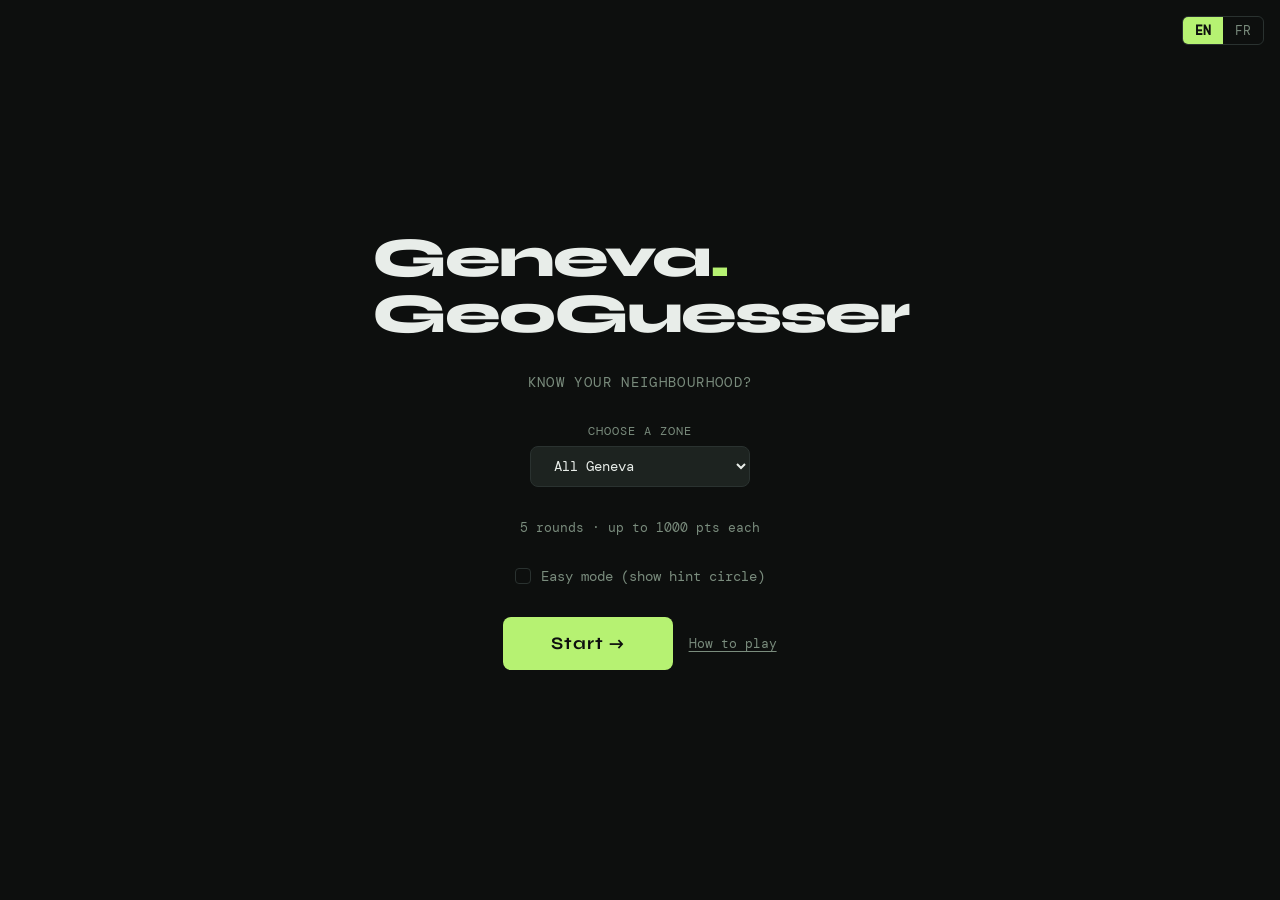
==== index.html @ 3ba35a47 "Rename index (4).html to index.html" ====
<!DOCTYPE html>
<html lang="en">
<head>
  <meta charset="UTF-8" />
  <meta name="viewport" content="width=device-width, initial-scale=1.0" />
  <title>Geneva GeoGuesser</title>
  <link rel="stylesheet" href="style.css" />
</head>
<body>

<!-- LANGUAGE TOGGLE -->
<div class="lang-toggle">
  <button class="lang-btn active" data-lang="en" onclick="setLang('en')">EN</button>
  <button class="lang-btn" data-lang="fr" onclick="setLang('fr')">FR</button>
</div>

<!-- ========== START SCREEN ========== -->
<div id="start-screen" class="screen active">
  <div class="logo-mark">Geneva<span>.</span><br/>GeoGuesser</div>
  <div class="tagline" id="tagline">Know your neighbourhood?</div>

  <div class="zone-select-wrap">
    <div class="zone-select-label" id="zone-select-label">Choose a zone</div>
    <select class="zone-select" id="zone-select" onchange="selectZone(this.value)">
      <option value="geneva">All Geneva</option>
      <option value="charmilles">Les Charmilles</option>
      <option value="saint-jean">Saint-Jean</option>
      <option value="plainpalais">Plainpalais</option>
      <option value="carouge">Carouge</option>
      <option value="eaux-vives">Eaux-Vives</option>
      <option value="paquis">Les Pâquis</option>
      <option value="servette">Servette</option>
    </select>
  </div>

  <div class="rounds-label" id="rounds-label">5 rounds · up to 1000 pts each</div>

  <label class="easy-toggle">
    <input type="checkbox" id="easy-mode-checkbox" />
    <span id="easy-mode-label">Easy mode (show hint circle)</span>
  </label>

  <div class="start-row">
    <button class="start-btn" id="start-btn" onclick="startGame()">Start →</button>
    <button class="tutorial-link" id="tutorial-link" onclick="window.location.href='tutorial.html'">How to play</button>
  </div>
</div>

<!-- ========== GAME SCREEN ========== -->
<div id="game-screen" class="screen">
  <div id="sv-container">
    <div class="loader-overlay" id="sv-loader">
      <div class="loader-dot"></div>
      <span id="sv-loader-text">Loading Street View…</span>
    </div>
  </div>

  <div class="hud">
    <span class="hud-score"><span id="hud-score-label">Score:</span> <span id="hud-score-val">0</span></span>
    <span class="hud-sep">|</span>
    <span class="hud-round"><span id="hud-round-label">Round</span> <span id="hud-round-val">1</span>/5</span>
    <span class="hud-sep">|</span>
    <span class="hud-neighbourhood" id="hud-neighbourhood">—</span>
  </div>

  <div id="map-panel">
    <div id="map-container"></div>
    <div class="map-footer">
      <button class="expand-btn" onclick="toggleMap()">⤢</button>
      <button class="guess-btn" id="guess-btn" onclick="submitGuess()">Place your guess</button>
    </div>
  </div>
</div>

<!-- ========== RESULT SCREEN ========== -->
<div id="result-screen" class="screen">
  <div class="result-map-wrap">
    <div id="result-map" style="width:100%;height:100%"></div>
  </div>
  <div class="result-score-box">
    <div class="result-pts" id="result-pts">0</div>
    <div class="result-dist" id="result-dist">— m away</div>
  </div>
  <div class="result-actions">
    <button class="next-btn" id="next-btn" onclick="nextRound()">Next round →</button>
  </div>
</div>

<!-- ========== FINAL SCREEN ========== -->
<div id="final-screen" class="screen">
  <div class="final-title" id="final-title">Final score</div>
  <div class="final-pts" id="final-pts">0</div>
  <div class="final-max" id="final-max">out of 5000</div>
  <div class="round-summary" id="round-summary"></div>
  <button class="play-again-btn" id="play-again-btn" onclick="resetGame()">Play again →</button>
</div>

<script src="zones.js"></script>
<script src="script.js"></script>
</body>
</html>
---- style.css ----
/* style.css */
@import url('https://fonts.googleapis.com/css2?family=Syne:wght@400;700;800&family=DM+Mono:wght@400;500&display=swap');

*, *::before, *::after { box-sizing: border-box; margin: 0; padding: 0; }

:root {
  --bg: #0d0f0e;
  --surface: #161a18;
  --card: #1d2320;
  --border: #2a3230;
  --accent: #b6f272;
  --accent2: #72f2b6;
  --text: #e8ede9;
  --muted: #7a8c7d;
  --red: #f27272;
  --yellow: #f2d672;
}

body {
  background: var(--bg);
  color: var(--text);
  font-family: 'Syne', sans-serif;
  height: 100vh;
  overflow: hidden;
  display: flex;
  flex-direction: column;
}

/* ---- LANG TOGGLE ---- */
.lang-toggle {
  position: fixed;
  top: 1rem;
  right: 1rem;
  display: flex;
  border: 1px solid var(--border);
  border-radius: 6px;
  overflow: hidden;
  z-index: 999;
}
.lang-btn {
  padding: 0.3rem 0.75rem;
  background: transparent;
  color: var(--muted);
  border: none;
  cursor: pointer;
  font-family: 'DM Mono', monospace;
  font-size: 0.8rem;
  transition: all 0.2s;
}
.lang-btn.active {
  background: var(--accent);
  color: #0d0f0e;
  font-weight: 700;
}

/* ---- SCREENS ---- */
.screen { display: none; width: 100%; height: 100%; }
.screen.active { display: flex; }

/* ---- START SCREEN ---- */
#start-screen {
  flex-direction: column;
  align-items: center;
  justify-content: center;
  gap: 2rem;
  background: var(--bg);
}

.logo-mark {
  font-size: 3.5rem;
  font-weight: 800;
  letter-spacing: -2px;
  line-height: 1;
}
.logo-mark span { color: var(--accent); }

.tagline {
  font-family: 'DM Mono', monospace;
  font-size: 0.85rem;
  color: var(--muted);
  letter-spacing: 0.1em;
  text-transform: uppercase;
}

.start-row {
  display: flex;
  gap: 1rem;
  align-items: center;
}

.zone-select-wrap {
  display: flex;
  flex-direction: column;
  align-items: center;
  gap: 0.4rem;
}
.zone-select-label {
  font-family: 'DM Mono', monospace;
  font-size: 0.75rem;
  color: var(--muted);
  letter-spacing: 0.08em;
  text-transform: uppercase;
}
.zone-select {
  padding: 0.6rem 1.2rem;
  background: var(--card);
  color: var(--text);
  border: 1px solid var(--border);
  border-radius: 8px;
  font-family: 'DM Mono', monospace;
  font-size: 0.9rem;
  cursor: pointer;
  outline: none;
  min-width: 220px;
}
.zone-select:focus { border-color: var(--accent); }

.start-btn {
  padding: 1rem 3rem;
  background: var(--accent);
  color: #0d0f0e;
  border: none;
  border-radius: 8px;
  font-family: 'Syne', sans-serif;
  font-size: 1.1rem;
  font-weight: 700;
  cursor: pointer;
  letter-spacing: 0.05em;
  transition: transform 0.15s, opacity 0.15s;
}
.start-btn:hover { opacity: 0.85; transform: scale(1.03); }

.tutorial-link {
  font-family: 'DM Mono', monospace;
  font-size: 0.8rem;
  color: var(--muted);
  cursor: pointer;
  background: none;
  border: none;
  text-decoration: underline;
  text-underline-offset: 3px;
  transition: color 0.2s;
}
.tutorial-link:hover { color: var(--text); }

.rounds-label {
  font-family: 'DM Mono', monospace;
  font-size: 0.8rem;
  color: var(--muted);
}

.easy-toggle {
  display: flex;
  align-items: center;
  gap: 0.6rem;
  font-family: 'DM Mono', monospace;
  font-size: 0.85rem;
  color: var(--muted);
  cursor: pointer;
  user-select: none;
}
.easy-toggle input[type="checkbox"] {
  appearance: none;
  width: 16px;
  height: 16px;
  border: 1px solid var(--border);
  border-radius: 4px;
  background: transparent;
  cursor: pointer;
  position: relative;
  transition: background 0.2s, border-color 0.2s;
}
.easy-toggle input[type="checkbox"]:checked {
  background: var(--accent);
  border-color: var(--accent);
}
.easy-toggle input[type="checkbox"]:checked::after {
  content: '✓';
  position: absolute;
  top: -1px;
  left: 2px;
  font-size: 12px;
  color: #0d0f0e;
  font-weight: 700;
}

/* ---- GAME SCREEN ---- */
#game-screen {
  flex-direction: column;
  position: relative;
}

#sv-container {
  flex: 1;
  width: 100%;
  position: relative;
}

/* ---- HUD ---- */
.hud {
  position: absolute;
  top: 1rem;
  left: 50%;
  transform: translateX(-50%);
  display: flex;
  align-items: center;
  gap: 1.5rem;
  background: rgba(13,15,14,0.85);
  backdrop-filter: blur(8px);
  border: 1px solid var(--border);
  border-radius: 999px;
  padding: 0.5rem 1.5rem;
  z-index: 10;
  font-family: 'DM Mono', monospace;
  font-size: 0.85rem;
  white-space: nowrap;
}
.hud-score { color: var(--accent); font-weight: 500; }
.hud-sep { color: var(--border); }
.hud-round { color: var(--muted); }
.hud-neighbourhood { color: var(--accent2); font-style: italic; }

/* ---- MAP PANEL ---- */
#map-panel {
  position: absolute;
  bottom: 1.5rem;
  right: 1.5rem;
  width: 300px;
  background: var(--card);
  border: 1px solid var(--border);
  border-radius: 12px;
  overflow: hidden;
  z-index: 20;
  transition: width 0.3s ease;
  box-shadow: 0 8px 32px rgba(0,0,0,0.5);
}
#map-panel:hover { width: 420px; }
#map-panel.expanded { width: 500px; }

#map-container {
  width: 100%;
  height: 220px;
  transition: height 0.3s ease;
}
#map-panel:hover #map-container { height: 300px; }
#map-panel.expanded #map-container { height: 340px; }

.map-footer {
  padding: 0.75rem 1rem;
  display: flex;
  gap: 0.75rem;
  align-items: center;
}
.expand-btn {
  background: var(--surface);
  border: 1px solid var(--border);
  border-radius: 6px;
  color: var(--muted);
  padding: 0.35rem 0.7rem;
  font-size: 0.75rem;
  cursor: pointer;
  font-family: 'DM Mono', monospace;
  transition: color 0.2s;
}
.expand-btn:hover { color: var(--text); }

.guess-btn {
  flex: 1;
  background: var(--accent);
  color: #0d0f0e;
  border: none;
  border-radius: 6px;
  padding: 0.55rem 1rem;
  font-family: 'Syne', sans-serif;
  font-size: 0.9rem;
  font-weight: 700;
  cursor: pointer;
  opacity: 0.4;
  transition: opacity 0.2s;
}
.guess-btn.ready { opacity: 1; }
.guess-btn.ready:hover { opacity: 0.85; }

/* ---- RESULT SCREEN ---- */
#result-screen {
  flex-direction: column;
  align-items: center;
  justify-content: center;
  gap: 1.5rem;
  background: var(--bg);
}
.result-map-wrap {
  width: min(560px, 90vw);
  height: 300px;
  border-radius: 12px;
  overflow: hidden;
  border: 1px solid var(--border);
}
.result-score-box { text-align: center; }
.result-pts {
  font-size: 3rem;
  font-weight: 800;
  color: var(--accent);
  letter-spacing: -2px;
}
.result-dist {
  font-family: 'DM Mono', monospace;
  font-size: 0.9rem;
  color: var(--muted);
  margin-top: 0.25rem;
}
.result-actions { display: flex; gap: 0.75rem; }
.next-btn {
  padding: 0.75rem 2.5rem;
  background: var(--accent);
  color: #0d0f0e;
  border: none;
  border-radius: 8px;
  font-family: 'Syne', sans-serif;
  font-size: 1rem;
  font-weight: 700;
  cursor: pointer;
  transition: opacity 0.15s;
}
.next-btn:hover { opacity: 0.85; }

/* ---- FINAL SCREEN ---- */
#final-screen {
  flex-direction: column;
  align-items: center;
  justify-content: center;
  gap: 1.75rem;
  background: var(--bg);
}
.final-title {
  font-size: 1rem;
  font-family: 'DM Mono', monospace;
  color: var(--muted);
  letter-spacing: 0.1em;
  text-transform: uppercase;
}
.final-pts {
  font-size: 5rem;
  font-weight: 800;
  color: var(--accent);
  letter-spacing: -4px;
  line-height: 1;
}
.final-max {
  font-family: 'DM Mono', monospace;
  color: var(--muted);
  font-size: 0.9rem;
}
.round-summary {
  display: flex;
  flex-direction: column;
  gap: 0.5rem;
  width: min(420px, 90vw);
}
.round-row {
  display: flex;
  justify-content: space-between;
  align-items: center;
  background: var(--card);
  border: 1px solid var(--border);
  border-radius: 8px;
  padding: 0.6rem 1rem;
  font-size: 0.9rem;
}
.round-row-label { color: var(--muted); font-family: 'DM Mono', monospace; font-size: 0.8rem; }
.round-row-pts { color: var(--accent); font-weight: 700; }

.play-again-btn {
  padding: 0.85rem 3rem;
  background: var(--accent);
  color: #0d0f0e;
  border: none;
  border-radius: 8px;
  font-family: 'Syne', sans-serif;
  font-size: 1.1rem;
  font-weight: 700;
  cursor: pointer;
  transition: opacity 0.15s;
}
.play-again-btn:hover { opacity: 0.85; }

/* ---- LOADER ---- */
.loader-overlay {
  position: absolute;
  inset: 0;
  background: var(--bg);
  display: flex;
  align-items: center;
  justify-content: center;
  z-index: 100;
  font-family: 'DM Mono', monospace;
  color: var(--muted);
  font-size: 0.9rem;
  flex-direction: column;
  gap: 1rem;
}
.loader-dot {
  width: 8px; height: 8px;
  background: var(--accent);
  border-radius: 50%;
  animation: pulse 1.2s infinite ease-in-out;
}
@keyframes pulse { 0%,100%{opacity:0.2} 50%{opacity:1} }
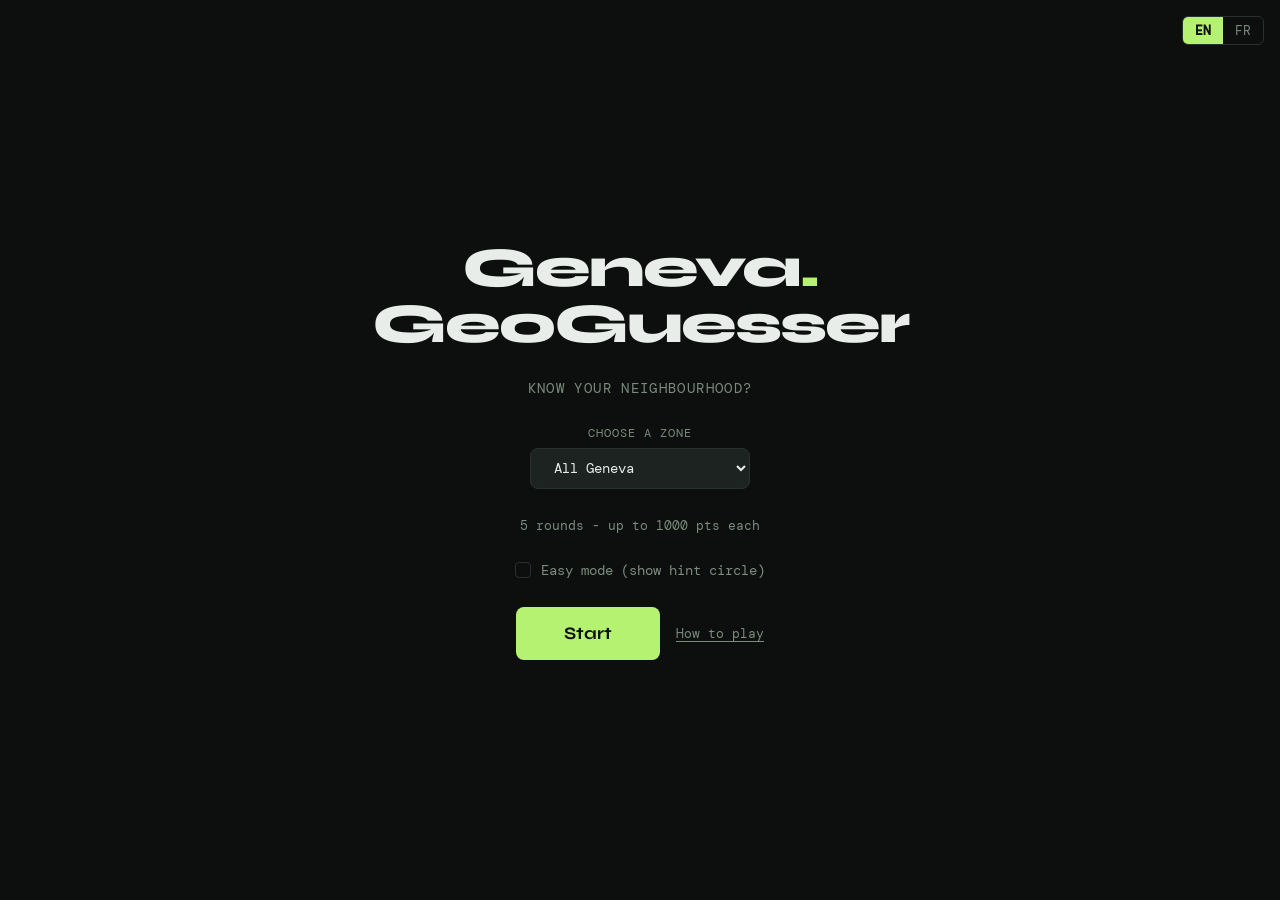
==== commit faa3f304: "Update index.html with new code" ====
--- a/index.html
+++ b/index.html
@@ -4,21 +4,128 @@
   <meta charset="UTF-8" />
   <meta name="viewport" content="width=device-width, initial-scale=1.0" />
   <title>Geneva GeoGuesser</title>
-  <link rel="stylesheet" href="style.css" />
+  <style>
+    @import url('https://fonts.googleapis.com/css2?family=Syne:wght@400;700;800&family=DM+Mono:wght@400;500&display=swap');
+    *, *::before, *::after { box-sizing: border-box; margin: 0; padding: 0; }
+    :root {
+      --bg: #0d0f0e; --surface: #161a18; --card: #1d2320; --border: #2a3230;
+      --accent: #b6f272; --accent2: #72f2b6; --text: #e8ede9;
+      --muted: #7a8c7d; --red: #f27272; --yellow: #f2d672;
+    }
+    body { background: var(--bg); color: var(--text); font-family: 'Syne', sans-serif; height: 100vh; overflow: hidden; display: flex; flex-direction: column; }
+
+    /* LANG */
+    .lang-toggle { position: fixed; top: 1rem; right: 1rem; display: flex; border: 1px solid var(--border); border-radius: 6px; overflow: hidden; z-index: 999; }
+    .lang-btn { padding: 0.3rem 0.75rem; background: transparent; color: var(--muted); border: none; cursor: pointer; font-family: 'DM Mono', monospace; font-size: 0.8rem; transition: all 0.2s; }
+    .lang-btn.active { background: var(--accent); color: #0d0f0e; font-weight: 700; }
+
+    /* SCREENS */
+    .screen { display: none; width: 100%; height: 100%; }
+    .screen.active { display: flex; }
+
+    /* START */
+    #start-screen { flex-direction: column; align-items: center; justify-content: center; gap: 1.75rem; background: var(--bg); }
+    .logo-mark { font-size: 3.5rem; font-weight: 800; letter-spacing: -2px; line-height: 1; text-align: center; }
+    .logo-mark span { color: var(--accent); }
+    .tagline { font-family: 'DM Mono', monospace; font-size: 0.85rem; color: var(--muted); letter-spacing: 0.1em; text-transform: uppercase; }
+    .zone-select-wrap { display: flex; flex-direction: column; align-items: center; gap: 0.4rem; }
+    .zone-select-label { font-family: 'DM Mono', monospace; font-size: 0.75rem; color: var(--muted); letter-spacing: 0.08em; text-transform: uppercase; }
+    .zone-select { padding: 0.6rem 1.2rem; background: var(--card); color: var(--text); border: 1px solid var(--border); border-radius: 8px; font-family: 'DM Mono', monospace; font-size: 0.9rem; cursor: pointer; outline: none; min-width: 220px; }
+    .zone-select:focus { border-color: var(--accent); }
+    .rounds-label { font-family: 'DM Mono', monospace; font-size: 0.8rem; color: var(--muted); }
+    .easy-toggle { display: flex; align-items: center; gap: 0.6rem; font-family: 'DM Mono', monospace; font-size: 0.85rem; color: var(--muted); cursor: pointer; user-select: none; }
+    .easy-toggle input[type="checkbox"] { appearance: none; width: 16px; height: 16px; border: 1px solid var(--border); border-radius: 4px; background: transparent; cursor: pointer; position: relative; transition: background 0.2s, border-color 0.2s; }
+    .easy-toggle input[type="checkbox"]:checked { background: var(--accent); border-color: var(--accent); }
+    .easy-toggle input[type="checkbox"]:checked::after { content: '\2713'; position: absolute; top: -1px; left: 2px; font-size: 12px; color: #0d0f0e; font-weight: 700; }
+    .start-row { display: flex; gap: 1rem; align-items: center; }
+    .start-btn { padding: 1rem 3rem; background: var(--accent); color: #0d0f0e; border: none; border-radius: 8px; font-family: 'Syne', sans-serif; font-size: 1.1rem; font-weight: 700; cursor: pointer; transition: transform 0.15s, opacity 0.15s; }
+    .start-btn:hover { opacity: 0.85; transform: scale(1.03); }
+    .tutorial-link { font-family: 'DM Mono', monospace; font-size: 0.8rem; color: var(--muted); cursor: pointer; background: none; border: none; text-decoration: underline; text-underline-offset: 3px; transition: color 0.2s; }
+    .tutorial-link:hover { color: var(--text); }
+
+    /* TUTORIAL SCREEN */
+    #tutorial-screen { flex-direction: column; align-items: center; background: var(--bg); overflow-y: auto; padding: 4rem 2rem 4rem; gap: 0; }
+    .tut-inner { max-width: 640px; width: 100%; display: flex; flex-direction: column; gap: 2rem; }
+    .tut-title { font-size: 2.2rem; font-weight: 800; letter-spacing: -1px; }
+    .tut-title span { color: var(--accent); }
+    .tut-subtitle { font-family: 'DM Mono', monospace; font-size: 0.85rem; color: var(--muted); letter-spacing: 0.1em; text-transform: uppercase; }
+    .tut-steps { display: flex; flex-direction: column; gap: 1rem; }
+    .tut-step { display: flex; gap: 1.25rem; align-items: flex-start; background: var(--card); border: 1px solid var(--border); border-radius: 12px; padding: 1.25rem 1.5rem; }
+    .tut-step-num { font-size: 1.8rem; font-weight: 800; color: var(--accent); line-height: 1; min-width: 2rem; }
+    .tut-step-body { display: flex; flex-direction: column; gap: 0.35rem; }
+    .tut-step-title { font-size: 1rem; font-weight: 700; }
+    .tut-step-desc { font-family: 'DM Mono', monospace; font-size: 0.82rem; color: var(--muted); line-height: 1.6; }
+    .tut-scoring { background: var(--card); border: 1px solid var(--border); border-radius: 12px; padding: 1.25rem 1.5rem; display: flex; flex-direction: column; gap: 0.75rem; }
+    .tut-section-title { font-size: 1rem; font-weight: 700; }
+    .tut-scoring-row { display: flex; justify-content: space-between; font-family: 'DM Mono', monospace; font-size: 0.82rem; color: var(--muted); border-bottom: 1px solid var(--border); padding-bottom: 0.5rem; }
+    .tut-scoring-row:last-child { border-bottom: none; padding-bottom: 0; }
+    .tut-scoring-val { color: var(--accent); font-weight: 700; }
+    .tut-tips { display: flex; flex-direction: column; gap: 0.6rem; }
+    .tut-tip { font-family: 'DM Mono', monospace; font-size: 0.82rem; color: var(--muted); display: flex; gap: 0.75rem; }
+    .tut-tip::before { content: '\2192'; color: var(--accent); flex-shrink: 0; }
+    .back-btn { display: inline-flex; align-items: center; padding: 0.85rem 2.5rem; background: var(--accent); color: #0d0f0e; border: none; border-radius: 8px; font-family: 'Syne', sans-serif; font-size: 1rem; font-weight: 700; cursor: pointer; transition: opacity 0.15s; align-self: flex-start; }
+    .back-btn:hover { opacity: 0.85; }
+
+    /* GAME */
+    #game-screen { flex-direction: column; position: relative; }
+    #sv-container { flex: 1; width: 100%; position: relative; }
+    .hud { position: absolute; top: 1rem; left: 50%; transform: translateX(-50%); display: flex; align-items: center; gap: 1.5rem; background: rgba(13,15,14,0.85); backdrop-filter: blur(8px); border: 1px solid var(--border); border-radius: 999px; padding: 0.5rem 1.5rem; z-index: 10; font-family: 'DM Mono', monospace; font-size: 0.85rem; white-space: nowrap; }
+    .hud-score { color: var(--accent); font-weight: 500; }
+    .hud-sep { color: var(--border); }
+    .hud-round { color: var(--muted); }
+    .hud-neighbourhood { color: var(--accent2); font-style: italic; }
+    #map-panel { position: absolute; bottom: 1.5rem; right: 1.5rem; width: 300px; background: var(--card); border: 1px solid var(--border); border-radius: 12px; overflow: hidden; z-index: 20; transition: width 0.3s ease; box-shadow: 0 8px 32px rgba(0,0,0,0.5); }
+    #map-panel:hover { width: 420px; }
+    #map-panel.expanded { width: 500px; }
+    #map-container { width: 100%; height: 220px; transition: height 0.3s ease; }
+    #map-panel:hover #map-container { height: 300px; }
+    #map-panel.expanded #map-container { height: 340px; }
+    .map-footer { padding: 0.75rem 1rem; display: flex; gap: 0.75rem; align-items: center; }
+    .expand-btn { background: var(--surface); border: 1px solid var(--border); border-radius: 6px; color: var(--muted); padding: 0.35rem 0.7rem; font-size: 0.75rem; cursor: pointer; font-family: 'DM Mono', monospace; transition: color 0.2s; }
+    .expand-btn:hover { color: var(--text); }
+    .guess-btn { flex: 1; background: var(--accent); color: #0d0f0e; border: none; border-radius: 6px; padding: 0.55rem 1rem; font-family: 'Syne', sans-serif; font-size: 0.9rem; font-weight: 700; cursor: pointer; opacity: 0.4; transition: opacity 0.2s; }
+    .guess-btn.ready { opacity: 1; }
+    .guess-btn.ready:hover { opacity: 0.85; }
+
+    /* RESULT */
+    #result-screen { flex-direction: column; align-items: center; justify-content: center; gap: 1.5rem; background: var(--bg); }
+    .result-map-wrap { width: min(560px, 90vw); height: 300px; border-radius: 12px; overflow: hidden; border: 1px solid var(--border); }
+    .result-score-box { text-align: center; }
+    .result-pts { font-size: 3rem; font-weight: 800; color: var(--accent); letter-spacing: -2px; }
+    .result-dist { font-family: 'DM Mono', monospace; font-size: 0.9rem; color: var(--muted); margin-top: 0.25rem; }
+    .result-actions { display: flex; gap: 0.75rem; }
+    .next-btn { padding: 0.75rem 2.5rem; background: var(--accent); color: #0d0f0e; border: none; border-radius: 8px; font-family: 'Syne', sans-serif; font-size: 1rem; font-weight: 700; cursor: pointer; transition: opacity 0.15s; }
+    .next-btn:hover { opacity: 0.85; }
+
+    /* FINAL */
+    #final-screen { flex-direction: column; align-items: center; justify-content: center; gap: 1.75rem; background: var(--bg); }
+    .final-title { font-size: 1rem; font-family: 'DM Mono', monospace; color: var(--muted); letter-spacing: 0.1em; text-transform: uppercase; }
+    .final-pts { font-size: 5rem; font-weight: 800; color: var(--accent); letter-spacing: -4px; line-height: 1; }
+    .final-max { font-family: 'DM Mono', monospace; color: var(--muted); font-size: 0.9rem; }
+    .round-summary { display: flex; flex-direction: column; gap: 0.5rem; width: min(420px, 90vw); }
+    .round-row { display: flex; justify-content: space-between; align-items: center; background: var(--card); border: 1px solid var(--border); border-radius: 8px; padding: 0.6rem 1rem; font-size: 0.9rem; }
+    .round-row-label { color: var(--muted); font-family: 'DM Mono', monospace; font-size: 0.8rem; }
+    .round-row-pts { color: var(--accent); font-weight: 700; }
+    .play-again-btn { padding: 0.85rem 3rem; background: var(--accent); color: #0d0f0e; border: none; border-radius: 8px; font-family: 'Syne', sans-serif; font-size: 1.1rem; font-weight: 700; cursor: pointer; transition: opacity 0.15s; }
+    .play-again-btn:hover { opacity: 0.85; }
+
+    /* LOADER */
+    .loader-overlay { position: absolute; inset: 0; background: var(--bg); display: flex; align-items: center; justify-content: center; z-index: 100; font-family: 'DM Mono', monospace; color: var(--muted); font-size: 0.9rem; flex-direction: column; gap: 1rem; }
+    .loader-dot { width: 8px; height: 8px; background: var(--accent); border-radius: 50%; animation: pulse 1.2s infinite ease-in-out; }
+    @keyframes pulse { 0%,100%{opacity:0.2} 50%{opacity:1} }
+  </style>
 </head>
 <body>
 
-<!-- LANGUAGE TOGGLE -->
 <div class="lang-toggle">
   <button class="lang-btn active" data-lang="en" onclick="setLang('en')">EN</button>
   <button class="lang-btn" data-lang="fr" onclick="setLang('fr')">FR</button>
 </div>
 
-<!-- ========== START SCREEN ========== -->
+<!-- START -->
 <div id="start-screen" class="screen active">
   <div class="logo-mark">Geneva<span>.</span><br/>GeoGuesser</div>
   <div class="tagline" id="tagline">Know your neighbourhood?</div>
-
   <div class="zone-select-wrap">
     <div class="zone-select-label" id="zone-select-label">Choose a zone</div>
     <select class="zone-select" id="zone-select" onchange="selectZone(this.value)">
@@ -28,74 +135,670 @@
       <option value="plainpalais">Plainpalais</option>
       <option value="carouge">Carouge</option>
       <option value="eaux-vives">Eaux-Vives</option>
-      <option value="paquis">Les Pâquis</option>
+      <option value="paquis">Les Paquis</option>
       <option value="servette">Servette</option>
     </select>
   </div>
-
-  <div class="rounds-label" id="rounds-label">5 rounds · up to 1000 pts each</div>
-
+  <div class="rounds-label" id="rounds-label">5 rounds - up to 1000 pts each</div>
   <label class="easy-toggle">
     <input type="checkbox" id="easy-mode-checkbox" />
     <span id="easy-mode-label">Easy mode (show hint circle)</span>
   </label>
-
   <div class="start-row">
-    <button class="start-btn" id="start-btn" onclick="startGame()">Start →</button>
-    <button class="tutorial-link" id="tutorial-link" onclick="window.location.href='tutorial.html'">How to play</button>
+    <button class="start-btn" id="start-btn" onclick="startGame()">Start</button>
+    <button class="tutorial-link" id="tutorial-link" onclick="showTutorial()">How to play</button>
   </div>
 </div>
 
-<!-- ========== GAME SCREEN ========== -->
+<!-- TUTORIAL -->
+<div id="tutorial-screen" class="screen">
+  <div class="tut-inner">
+    <div>
+      <div class="tut-title">Geneva<span>.</span> GeoGuesser</div>
+      <div class="tut-subtitle" id="tut-subtitle">How to play</div>
+    </div>
+    <div class="tut-steps" id="tut-steps"></div>
+    <div class="tut-scoring">
+      <div class="tut-section-title" id="tut-scoring-title">Scoring</div>
+      <div class="tut-scoring-row"><span id="sr1">Spot on (0-50 m)</span><span class="tut-scoring-val">1000 pts</span></div>
+      <div class="tut-scoring-row"><span id="sr2">Close (50-500 m)</span><span class="tut-scoring-val">500-950 pts</span></div>
+      <div class="tut-scoring-row"><span id="sr3">Far (500-3000 m)</span><span class="tut-scoring-val">0-500 pts</span></div>
+      <div class="tut-scoring-row"><span id="sr4">Over 3 km away</span><span class="tut-scoring-val">0 pts</span></div>
+    </div>
+    <div class="tut-tips">
+      <div class="tut-section-title" id="tut-tips-title">Tips</div>
+      <div id="tut-tips-list"></div>
+    </div>
+    <button class="back-btn" id="back-btn" onclick="showScreen('start-screen')">Back to menu</button>
+  </div>
+</div>
+
+<!-- GAME -->
 <div id="game-screen" class="screen">
   <div id="sv-container">
     <div class="loader-overlay" id="sv-loader">
       <div class="loader-dot"></div>
-      <span id="sv-loader-text">Loading Street View…</span>
+      <span id="sv-loader-text">Loading Street View...</span>
     </div>
   </div>
-
   <div class="hud">
     <span class="hud-score"><span id="hud-score-label">Score:</span> <span id="hud-score-val">0</span></span>
     <span class="hud-sep">|</span>
     <span class="hud-round"><span id="hud-round-label">Round</span> <span id="hud-round-val">1</span>/5</span>
     <span class="hud-sep">|</span>
-    <span class="hud-neighbourhood" id="hud-neighbourhood">—</span>
+    <span class="hud-neighbourhood" id="hud-neighbourhood">-</span>
   </div>
-
   <div id="map-panel">
     <div id="map-container"></div>
     <div class="map-footer">
-      <button class="expand-btn" onclick="toggleMap()">⤢</button>
+      <button class="expand-btn" onclick="toggleMap()">&#x2922;</button>
       <button class="guess-btn" id="guess-btn" onclick="submitGuess()">Place your guess</button>
     </div>
   </div>
 </div>
 
-<!-- ========== RESULT SCREEN ========== -->
+<!-- RESULT -->
 <div id="result-screen" class="screen">
   <div class="result-map-wrap">
     <div id="result-map" style="width:100%;height:100%"></div>
   </div>
   <div class="result-score-box">
     <div class="result-pts" id="result-pts">0</div>
-    <div class="result-dist" id="result-dist">— m away</div>
+    <div class="result-dist" id="result-dist">- m away</div>
   </div>
   <div class="result-actions">
-    <button class="next-btn" id="next-btn" onclick="nextRound()">Next round →</button>
+    <button class="next-btn" id="next-btn" onclick="nextRound()">Next round</button>
   </div>
 </div>
 
-<!-- ========== FINAL SCREEN ========== -->
+<!-- FINAL -->
 <div id="final-screen" class="screen">
   <div class="final-title" id="final-title">Final score</div>
   <div class="final-pts" id="final-pts">0</div>
   <div class="final-max" id="final-max">out of 5000</div>
   <div class="round-summary" id="round-summary"></div>
-  <button class="play-again-btn" id="play-again-btn" onclick="resetGame()">Play again →</button>
+  <button class="play-again-btn" id="play-again-btn" onclick="resetGame()">Play again</button>
 </div>
 
-<script src="zones.js"></script>
-<script src="script.js"></script>
+<script>
+// ---- ZONES ----
+const ZONES = {
+  geneva: {
+    name: { en: 'All Geneva', fr: 'Tout Geneve' },
+    center: { lat: 46.2044, lng: 6.1432 }, zoom: 13, boundary: null,
+    points: [
+      { lat: 46.2044, lng: 6.1432 }, { lat: 46.2060, lng: 6.1400 },
+      { lat: 46.1910, lng: 6.1480 }, { lat: 46.1920, lng: 6.1650 },
+      { lat: 46.2060, lng: 6.1620 }, { lat: 46.2130, lng: 6.1580 },
+      { lat: 46.2185, lng: 6.1218 }, { lat: 46.2200, lng: 6.1195 },
+      { lat: 46.1965, lng: 6.1200 }, { lat: 46.1990, lng: 6.1450 },
+      { lat: 46.2090, lng: 6.1320 }, { lat: 46.2075, lng: 6.1340 },
+      { lat: 46.2160, lng: 6.1700 }, { lat: 46.2280, lng: 6.1370 },
+      { lat: 46.2248, lng: 6.1355 }, { lat: 46.2118, lng: 6.1470 },
+      { lat: 46.2130, lng: 6.1105 }, { lat: 46.2158, lng: 6.1098 },
+      { lat: 46.1998, lng: 6.1432 }, { lat: 46.1878, lng: 6.1500 },
+    ],
+  },
+  charmilles: {
+    name: { en: 'Les Charmilles', fr: 'Les Charmilles' },
+    center: { lat: 46.2185, lng: 6.1215 }, zoom: 15,
+    boundary: [
+      { lat: 46.2225, lng: 6.1155 }, { lat: 46.2228, lng: 6.1195 },
+      { lat: 46.2222, lng: 6.1268 }, { lat: 46.2195, lng: 6.1295 },
+      { lat: 46.2160, lng: 6.1272 }, { lat: 46.2148, lng: 6.1178 },
+      { lat: 46.2168, lng: 6.1150 }, { lat: 46.2225, lng: 6.1155 },
+    ],
+    points: [
+      { lat: 46.2201, lng: 6.1195 }, { lat: 46.2215, lng: 6.1230 },
+      { lat: 46.2189, lng: 6.1260 }, { lat: 46.2175, lng: 6.1275 },
+      { lat: 46.2162, lng: 6.1252 }, { lat: 46.2165, lng: 6.1210 },
+      { lat: 46.2180, lng: 6.1192 }, { lat: 46.2195, lng: 6.1178 },
+      { lat: 46.2208, lng: 6.1242 }, { lat: 46.2172, lng: 6.1235 },
+      { lat: 46.2185, lng: 6.1218 }, { lat: 46.2218, lng: 6.1198 },
+    ],
+  },
+  'saint-jean': {
+    name: { en: 'Saint-Jean', fr: 'Saint-Jean' },
+    center: { lat: 46.2142, lng: 6.1118 }, zoom: 15,
+    boundary: [
+      { lat: 46.2178, lng: 6.1075 }, { lat: 46.2182, lng: 6.1148 },
+      { lat: 46.2168, lng: 6.1150 }, { lat: 46.2148, lng: 6.1178 },
+      { lat: 46.2118, lng: 6.1172 }, { lat: 46.2098, lng: 6.1138 },
+      { lat: 46.2102, lng: 6.1072 }, { lat: 46.2138, lng: 6.1055 },
+      { lat: 46.2178, lng: 6.1075 },
+    ],
+    points: [
+      { lat: 46.2158, lng: 6.1098 }, { lat: 46.2145, lng: 6.1122 },
+      { lat: 46.2162, lng: 6.1138 }, { lat: 46.2130, lng: 6.1105 },
+      { lat: 46.2170, lng: 6.1112 }, { lat: 46.2118, lng: 6.1132 },
+      { lat: 46.2148, lng: 6.1155 }, { lat: 46.2135, lng: 6.1085 },
+      { lat: 46.2165, lng: 6.1148 }, { lat: 46.2122, lng: 6.1115 },
+      { lat: 46.2155, lng: 6.1075 }, { lat: 46.2140, lng: 6.1162 },
+    ],
+  },
+  plainpalais: {
+    name: { en: 'Plainpalais', fr: 'Plainpalais' },
+    center: { lat: 46.1992, lng: 6.1432 }, zoom: 15,
+    boundary: [
+      { lat: 46.2018, lng: 6.1368 }, { lat: 46.2022, lng: 6.1472 },
+      { lat: 46.2005, lng: 6.1502 }, { lat: 46.1972, lng: 6.1492 },
+      { lat: 46.1958, lng: 6.1402 }, { lat: 46.1972, lng: 6.1358 },
+      { lat: 46.2018, lng: 6.1368 },
+    ],
+    points: [
+      { lat: 46.1998, lng: 6.1432 }, { lat: 46.2010, lng: 6.1415 },
+      { lat: 46.1985, lng: 6.1450 }, { lat: 46.2015, lng: 6.1448 },
+      { lat: 46.1975, lng: 6.1420 }, { lat: 46.2005, lng: 6.1470 },
+      { lat: 46.1968, lng: 6.1405 }, { lat: 46.2012, lng: 6.1390 },
+      { lat: 46.1980, lng: 6.1465 }, { lat: 46.1992, lng: 6.1408 },
+      { lat: 46.2018, lng: 6.1432 }, { lat: 46.1972, lng: 6.1445 },
+    ],
+  },
+  carouge: {
+    name: { en: 'Carouge', fr: 'Carouge' },
+    center: { lat: 46.1878, lng: 6.1462 }, zoom: 15,
+    boundary: [
+      { lat: 46.1918, lng: 6.1382 }, { lat: 46.1922, lng: 6.1512 },
+      { lat: 46.1895, lng: 6.1542 }, { lat: 46.1848, lng: 6.1522 },
+      { lat: 46.1828, lng: 6.1442 }, { lat: 46.1848, lng: 6.1372 },
+      { lat: 46.1918, lng: 6.1382 },
+    ],
+    points: [
+      { lat: 46.1905, lng: 6.1482 }, { lat: 46.1892, lng: 6.1455 },
+      { lat: 46.1915, lng: 6.1432 }, { lat: 46.1878, lng: 6.1502 },
+      { lat: 46.1900, lng: 6.1512 }, { lat: 46.1868, lng: 6.1442 },
+      { lat: 46.1918, lng: 6.1465 }, { lat: 46.1855, lng: 6.1462 },
+      { lat: 46.1908, lng: 6.1395 }, { lat: 46.1882, lng: 6.1415 },
+      { lat: 46.1895, lng: 6.1532 }, { lat: 46.1862, lng: 6.1482 },
+    ],
+  },
+  'eaux-vives': {
+    name: { en: 'Eaux-Vives', fr: 'Eaux-Vives' },
+    center: { lat: 46.2055, lng: 6.1625 }, zoom: 15,
+    boundary: [
+      { lat: 46.2092, lng: 6.1552 }, { lat: 46.2098, lng: 6.1702 },
+      { lat: 46.2062, lng: 6.1732 }, { lat: 46.2022, lng: 6.1702 },
+      { lat: 46.2012, lng: 6.1562 }, { lat: 46.2042, lng: 6.1532 },
+      { lat: 46.2092, lng: 6.1552 },
+    ],
+    points: [
+      { lat: 46.2060, lng: 6.1622 }, { lat: 46.2075, lng: 6.1595 },
+      { lat: 46.2048, lng: 6.1652 }, { lat: 46.2082, lng: 6.1672 },
+      { lat: 46.2035, lng: 6.1582 }, { lat: 46.2068, lng: 6.1702 },
+      { lat: 46.2088, lng: 6.1622 }, { lat: 46.2025, lng: 6.1612 },
+      { lat: 46.2055, lng: 6.1562 }, { lat: 46.2042, lng: 6.1692 },
+      { lat: 46.2078, lng: 6.1642 }, { lat: 46.2030, lng: 6.1652 },
+    ],
+  },
+  paquis: {
+    name: { en: 'Les Paquis', fr: 'Les Paquis' },
+    center: { lat: 46.2118, lng: 6.1482 }, zoom: 15,
+    boundary: [
+      { lat: 46.2148, lng: 6.1422 }, { lat: 46.2152, lng: 6.1542 },
+      { lat: 46.2122, lng: 6.1562 }, { lat: 46.2092, lng: 6.1532 },
+      { lat: 46.2088, lng: 6.1432 }, { lat: 46.2112, lng: 6.1408 },
+      { lat: 46.2148, lng: 6.1422 },
+    ],
+    points: [
+      { lat: 46.2118, lng: 6.1472 }, { lat: 46.2132, lng: 6.1445 },
+      { lat: 46.2108, lng: 6.1512 }, { lat: 46.2140, lng: 6.1502 },
+      { lat: 46.2098, lng: 6.1452 }, { lat: 46.2128, lng: 6.1532 },
+      { lat: 46.2145, lng: 6.1465 }, { lat: 46.2095, lng: 6.1492 },
+      { lat: 46.2115, lng: 6.1428 }, { lat: 46.2138, lng: 6.1518 },
+      { lat: 46.2102, lng: 6.1438 }, { lat: 46.2122, lng: 6.1555 },
+    ],
+  },
+  servette: {
+    name: { en: 'Servette', fr: 'Servette' },
+    center: { lat: 46.2242, lng: 6.1362 }, zoom: 15,
+    boundary: [
+      { lat: 46.2282, lng: 6.1292 }, { lat: 46.2288, lng: 6.1432 },
+      { lat: 46.2252, lng: 6.1458 }, { lat: 46.2212, lng: 6.1432 },
+      { lat: 46.2208, lng: 6.1298 }, { lat: 46.2238, lng: 6.1272 },
+      { lat: 46.2282, lng: 6.1292 },
+    ],
+    points: [
+      { lat: 46.2248, lng: 6.1355 }, { lat: 46.2262, lng: 6.1332 },
+      { lat: 46.2235, lng: 6.1385 }, { lat: 46.2270, lng: 6.1402 },
+      { lat: 46.2220, lng: 6.1322 }, { lat: 46.2258, lng: 6.1422 },
+      { lat: 46.2278, lng: 6.1362 }, { lat: 46.2215, lng: 6.1372 },
+      { lat: 46.2245, lng: 6.1302 }, { lat: 46.2268, lng: 6.1445 },
+      { lat: 46.2228, lng: 6.1412 }, { lat: 46.2255, lng: 6.1298 },
+    ],
+  },
+};
+
+// ---- TRANSLATIONS ----
+const T = {
+  en: {
+    tagline: 'Know your neighbourhood?',
+    chooseZone: 'Choose a zone',
+    rounds: '5 rounds - up to 1000 pts each',
+    easyMode: 'Easy mode (show hint circle)',
+    startBtn: 'Start',
+    tutorialLink: 'How to play',
+    score: 'Score',
+    round: 'Round',
+    placeGuess: 'Place your guess',
+    nextRound: 'Next round',
+    seeResults: 'See results',
+    finalScore: 'Final score',
+    outOf: 'out of 5000',
+    playAgain: 'Play again',
+    mAway: 'm away',
+    kmAway: 'km away',
+    mOff: 'm off',
+    kmOff: 'km off',
+    loading: 'Loading Street View...',
+    backBtn: 'Back to menu',
+    tutSubtitle: 'How to play',
+    scoringTitle: 'Scoring',
+    tipsTitle: 'Tips',
+    sr1: 'Spot on (0-50 m)', sr2: 'Close (50-500 m)', sr3: 'Far (500-3000 m)', sr4: 'Over 3 km away',
+    steps: [
+      { title: 'Choose your zone', desc: 'Pick a neighbourhood or go for All Geneva for a wider challenge.' },
+      { title: 'Look around in Street View', desc: 'Drag to look around, click the arrows to walk through the streets.' },
+      { title: 'Find your location', desc: 'Use signs, architecture and landmarks. Check the mini-map for neighbourhood boundary outlines.' },
+      { title: 'Place your guess', desc: 'Click the mini-map bottom right to drop your pin. Hover to expand it. Then click Place your guess.' },
+      { title: 'See your score', desc: 'Closer = more points. Up to 1000 per round, 5000 total.' },
+      { title: 'Easy mode', desc: 'Enable Easy mode on the start screen for a yellow hint circle showing roughly where you are.' },
+    ],
+    tips: [
+      'Look for street name signs - Geneva streets are well labelled.',
+      'Architecture style changes between neighbourhoods.',
+      'The Rhone and Arve rivers are great landmarks.',
+      'Tram lines and bus stops often show the neighbourhood name.',
+      'Hover over the mini-map to expand it before guessing.',
+    ],
+  },
+  fr: {
+    tagline: 'Tu connais ton quartier ?',
+    chooseZone: 'Choisir une zone',
+    rounds: '5 manches - jusqu\'a 1000 pts chacune',
+    easyMode: 'Mode facile (afficher un indice)',
+    startBtn: 'Commencer',
+    tutorialLink: 'Comment jouer',
+    score: 'Score',
+    round: 'Manche',
+    placeGuess: 'Placer ma reponse',
+    nextRound: 'Manche suivante',
+    seeResults: 'Voir les resultats',
+    finalScore: 'Score final',
+    outOf: 'sur 5000',
+    playAgain: 'Rejouer',
+    mAway: 'm de distance',
+    kmAway: 'km de distance',
+    mOff: 'm d\'ecart',
+    kmOff: 'km d\'ecart',
+    loading: 'Chargement Street View...',
+    backBtn: 'Retour au menu',
+    tutSubtitle: 'Comment jouer',
+    scoringTitle: 'Systeme de points',
+    tipsTitle: 'Conseils',
+    sr1: 'Parfait (0-50 m)', sr2: 'Proche (50-500 m)', sr3: 'Loin (500-3000 m)', sr4: 'Plus de 3 km',
+    steps: [
+      { title: 'Choisir une zone', desc: 'Selectionne un quartier ou Tout Geneve pour un defi plus large.' },
+      { title: 'Explorer Street View', desc: 'Fais glisser pour regarder, clique sur les fleches pour te deplacer.' },
+      { title: 'Trouver ta position', desc: 'Utilise les panneaux, l\'architecture et les monuments. Regarde la mini-carte pour les contours du quartier.' },
+      { title: 'Placer ta reponse', desc: 'Clique sur la mini-carte en bas a droite. Passe la souris pour l\'agrandir. Puis clique sur Placer ma reponse.' },
+      { title: 'Voir ton score', desc: 'Plus tu es proche, plus tu marques de points. Jusqu\'a 1000 par manche, 5000 au total.' },
+      { title: 'Mode facile', desc: 'Active le mode facile sur l\'ecran de demarrage pour un cercle jaune indicatif.' },
+    ],
+    tips: [
+      'Cherche les plaques de rue - Geneve est bien indiquee.',
+      'Le style architectural change selon les quartiers.',
+      'Le Rhone et l\'Arve sont de bons reperes.',
+      'Les lignes de tram portent souvent le nom du quartier.',
+      'Agrandis la mini-carte en passant la souris dessus.',
+    ],
+  },
+};
+
+// ---- STATE ----
+const API_KEY = 'AIzaSyBrPkaMdcHsp7t-1RbDYzQQXOFYrsEQmb8';
+const TOTAL_ROUNDS = 5;
+const MAX_SCORE_PER_ROUND = 1000;
+const MAX_DIST_M = 3000;
+
+let lang = 'en';
+let currentZone = 'geneva';
+let round = 0;
+let totalScore = 0;
+let roundScores = [];
+let roundLocations = [];
+let actualSvPositions = [];
+let guessMarker = null;
+let guessLatLng = null;
+let panorama = null;
+let guessMap = null;
+let resultMap = null;
+let mapsReady = false;
+let easyMode = false;
+let hintCircle = null;
+let neighbourhoodPolygon = null;
+let allNeighbourhoodPolygons = [];
+let resultPolygons = [];
+
+// ---- LANG ----
+function setLang(l) {
+  lang = l;
+  document.querySelectorAll('.lang-btn').forEach(b => b.classList.toggle('active', b.dataset.lang === l));
+  applyTranslations();
+}
+
+function t(key) { return T[lang][key] || key; }
+
+function applyTranslations() {
+  document.getElementById('tagline').textContent = t('tagline');
+  document.getElementById('zone-select-label').textContent = t('chooseZone');
+  document.getElementById('rounds-label').textContent = t('rounds');
+  document.getElementById('easy-mode-label').textContent = t('easyMode');
+  document.getElementById('start-btn').textContent = t('startBtn');
+  document.getElementById('tutorial-link').textContent = t('tutorialLink');
+  document.getElementById('play-again-btn').textContent = t('playAgain');
+  document.getElementById('final-title').textContent = t('finalScore');
+  document.getElementById('final-max').textContent = t('outOf');
+  document.getElementById('sv-loader-text').textContent = t('loading');
+  document.getElementById('hud-score-label').textContent = t('score') + ':';
+  document.getElementById('hud-round-label').textContent = t('round');
+  document.getElementById('guess-btn').textContent = t('placeGuess');
+  document.getElementById('tut-subtitle').textContent = t('tutSubtitle');
+  document.getElementById('tut-scoring-title').textContent = t('scoringTitle');
+  document.getElementById('tut-tips-title').textContent = t('tipsTitle');
+  document.getElementById('back-btn').textContent = t('backBtn');
+  document.getElementById('sr1').textContent = t('sr1');
+  document.getElementById('sr2').textContent = t('sr2');
+  document.getElementById('sr3').textContent = t('sr3');
+  document.getElementById('sr4').textContent = t('sr4');
+  const isLast = round === TOTAL_ROUNDS - 1;
+  document.getElementById('next-btn').textContent = isLast ? t('seeResults') : t('nextRound');
+  const sel = document.getElementById('zone-select');
+  Array.from(sel.options).forEach(opt => {
+    if (ZONES[opt.value]) opt.textContent = ZONES[opt.value].name[lang];
+  });
+  renderTutorialContent();
+}
+
+function renderTutorialContent() {
+  const d = T[lang];
+  document.getElementById('tut-steps').innerHTML = d.steps.map((s, i) => `
+    <div class="tut-step">
+      <div class="tut-step-num">${i + 1}</div>
+      <div class="tut-step-body">
+        <div class="tut-step-title">${s.title}</div>
+        <div class="tut-step-desc">${s.desc}</div>
+      </div>
+    </div>`).join('');
+  document.getElementById('tut-tips-list').innerHTML = d.tips.map(tip =>
+    `<div class="tut-tip">${tip}</div>`).join('');
+}
+
+// ---- UTILS ----
+function selectZone(zone) { currentZone = zone; }
+
+function showScreen(id) {
+  document.querySelectorAll('.screen').forEach(s => s.classList.remove('active'));
+  document.getElementById(id).classList.add('active');
+}
+
+function showTutorial() {
+  renderTutorialContent();
+  showScreen('tutorial-screen');
+}
+
+function haversineDistance(a, b) {
+  const R = 6371000;
+  const dLat = (b.lat - a.lat) * Math.PI / 180;
+  const dLng = (b.lng - a.lng) * Math.PI / 180;
+  const sa = Math.sin(dLat/2)**2 + Math.cos(a.lat*Math.PI/180)*Math.cos(b.lat*Math.PI/180)*Math.sin(dLng/2)**2;
+  return R * 2 * Math.asin(Math.sqrt(sa));
+}
+
+function scoreFromDistance(dist) {
+  if (dist >= MAX_DIST_M) return 0;
+  return Math.round(MAX_SCORE_PER_ROUND * (1 - dist / MAX_DIST_M));
+}
+
+function shuffle(arr) {
+  const a = [...arr];
+  for (let i = a.length - 1; i > 0; i--) {
+    const j = Math.floor(Math.random() * (i + 1));
+    [a[i], a[j]] = [a[j], a[i]];
+  }
+  return a;
+}
+
+function drawAllNeighbourhoodPolygons(map, arr) {
+  Object.values(ZONES).forEach(zone => {
+    if (!zone.boundary) return;
+    arr.push(new google.maps.Polygon({
+      paths: zone.boundary, map,
+      strokeColor: '#b6f272', strokeOpacity: 0.6, strokeWeight: 1.5,
+      fillColor: '#b6f272', fillOpacity: 0.06, clickable: false,
+    }));
+  });
+}
+
+function clearPolygons(arr) { arr.forEach(p => p.setMap(null)); arr.length = 0; }
+
+// ---- MAPS ----
+function loadMapsAPI() {
+  return new Promise(resolve => {
+    if (window.google && window.google.maps) { resolve(); return; }
+    window.__mapsCallback = resolve;
+    const s = document.createElement('script');
+    s.src = 'https://maps.googleapis.com/maps/api/js?key=' + API_KEY + '&callback=__mapsCallback';
+    s.async = true;
+    document.head.appendChild(s);
+  });
+}
+
+function findStreetView(latlng) {
+  return new Promise((resolve, reject) => {
+    new google.maps.StreetViewService().getPanorama({
+      location: latlng, radius: 200,
+      source: google.maps.StreetViewSource.OUTDOOR,
+    }, (data, status) => {
+      status === google.maps.StreetViewStatus.OK ? resolve(data.location.latLng) : reject();
+    });
+  });
+}
+
+// ---- GAME ----
+async function startGame() {
+  if (!mapsReady) { await loadMapsAPI(); mapsReady = true; }
+  easyMode = document.getElementById('easy-mode-checkbox').checked;
+  currentZone = document.getElementById('zone-select').value;
+  round = 0; totalScore = 0; roundScores = []; actualSvPositions = [];
+  roundLocations = shuffle(ZONES[currentZone].points).slice(0, TOTAL_ROUNDS);
+  showScreen('game-screen');
+  await loadRound();
+}
+
+async function loadRound() {
+  document.getElementById('sv-loader').style.display = 'flex';
+  document.getElementById('hud-round-val').textContent = round + 1;
+  document.getElementById('hud-score-val').textContent = totalScore;
+  document.getElementById('hud-neighbourhood').textContent = ZONES[currentZone].name[lang];
+  document.getElementById('next-btn').textContent = round === TOTAL_ROUNDS - 1 ? t('seeResults') : t('nextRound');
+  guessLatLng = null;
+  const btn = document.getElementById('guess-btn');
+  btn.classList.remove('ready');
+  btn.textContent = t('placeGuess');
+
+  const target = roundLocations[round];
+  let svPos;
+  try { svPos = await findStreetView(target); }
+  catch {
+    const fb = ZONES[currentZone].points[(round + 3) % ZONES[currentZone].points.length];
+    svPos = await findStreetView(fb).catch(() => new google.maps.LatLng(target.lat, target.lng));
+  }
+  // Store actual SV position for accurate scoring
+  actualSvPositions[round] = { lat: svPos.lat(), lng: svPos.lng() };
+
+  if (!panorama) {
+    panorama = new google.maps.StreetViewPanorama(document.getElementById('sv-container'), {
+      position: svPos, addressControl: false, fullscreenControl: false,
+      showRoadLabels: false, linksControl: true, enableCloseButton: false,
+      motionTracking: false, motionTrackingControl: false,
+    });
+  } else {
+    panorama.setPosition(svPos);
+    panorama.setPov({ heading: Math.random() * 360, pitch: 0 });
+  }
+
+  const zone = ZONES[currentZone];
+  if (!guessMap) {
+    guessMap = new google.maps.Map(document.getElementById('map-container'), {
+      center: zone.center, zoom: zone.zoom,
+      disableDefaultUI: true, zoomControl: true,
+      gestureHandling: 'greedy', mapTypeId: 'hybrid',
+    });
+    guessMap.addListener('click', e => placeGuessMarker(e.latLng));
+    document.getElementById('map-panel').addEventListener('mouseenter', () => {
+      setTimeout(() => google.maps.event.trigger(guessMap, 'resize'), 50);
+    });
+  } else {
+    guessMap.setCenter(zone.center); guessMap.setZoom(zone.zoom);
+    if (guessMarker) { guessMarker.setMap(null); guessMarker = null; }
+    if (hintCircle) { hintCircle.setMap(null); hintCircle = null; }
+    if (neighbourhoodPolygon) { neighbourhoodPolygon.setMap(null); neighbourhoodPolygon = null; }
+    clearPolygons(allNeighbourhoodPolygons);
+  }
+
+  if (currentZone === 'geneva') {
+    drawAllNeighbourhoodPolygons(guessMap, allNeighbourhoodPolygons);
+  } else if (zone.boundary) {
+    neighbourhoodPolygon = new google.maps.Polygon({
+      paths: zone.boundary, map: guessMap,
+      strokeColor: '#b6f272', strokeOpacity: 0.7, strokeWeight: 2,
+      fillColor: '#b6f272', fillOpacity: 0.08, clickable: false,
+    });
+  }
+
+  if (easyMode) {
+    const oLat = (Math.random() - 0.5) * 0.004;
+    const oLng = (Math.random() - 0.5) * 0.004;
+    hintCircle = new google.maps.Circle({
+      center: { lat: target.lat + oLat, lng: target.lng + oLng },
+      radius: 400, map: guessMap,
+      strokeColor: '#f2d672', strokeOpacity: 0.8, strokeWeight: 2,
+      fillColor: '#f2d672', fillOpacity: 0.1, clickable: false,
+    });
+  }
+
+  document.getElementById('sv-loader').style.display = 'none';
+}
+
+function placeGuessMarker(latLng) {
+  if (guessMarker) guessMarker.setMap(null);
+  guessMarker = new google.maps.Marker({
+    position: latLng, map: guessMap,
+    icon: { path: google.maps.SymbolPath.CIRCLE, scale: 9, fillColor: '#b6f272', fillOpacity: 1, strokeColor: '#0d0f0e', strokeWeight: 2 }
+  });
+  guessLatLng = latLng;
+  const btn = document.getElementById('guess-btn');
+  btn.classList.add('ready');
+  btn.textContent = t('placeGuess');
+}
+
+function toggleMap() {
+  document.getElementById('map-panel').classList.toggle('expanded');
+  google.maps.event.trigger(guessMap, 'resize');
+}
+
+async function submitGuess() {
+  if (!guessLatLng) return;
+  // Score against actual Street View position (fixes 100m offset)
+  const svPos = actualSvPositions[round];
+  const dist = haversineDistance(
+    { lat: guessLatLng.lat(), lng: guessLatLng.lng() }, svPos
+  );
+  const pts = scoreFromDistance(dist);
+  totalScore += pts;
+  roundScores.push({ dist, pts, round: round + 1 });
+  showScreen('result-screen');
+
+  document.getElementById('result-map').innerHTML = '';
+  resultMap = new google.maps.Map(document.getElementById('result-map'), {
+    disableDefaultUI: true, gestureHandling: 'none', mapTypeId: 'hybrid',
+  });
+
+  const tLatLng = new google.maps.LatLng(svPos.lat, svPos.lng);
+  const bounds = new google.maps.LatLngBounds();
+  bounds.extend(tLatLng); bounds.extend(guessLatLng);
+  resultMap.fitBounds(bounds, 60);
+
+  clearPolygons(resultPolygons);
+  if (currentZone === 'geneva') {
+    drawAllNeighbourhoodPolygons(resultMap, resultPolygons);
+  } else {
+    const zone = ZONES[currentZone];
+    if (zone.boundary) {
+      const poly = new google.maps.Polygon({
+        paths: zone.boundary, map: resultMap,
+        strokeColor: '#b6f272', strokeOpacity: 0.6, strokeWeight: 1.5,
+        fillColor: '#b6f272', fillOpacity: 0.06, clickable: false,
+      });
+      resultPolygons.push(poly);
+    }
+  }
+
+  new google.maps.Marker({ position: tLatLng, map: resultMap,
+    icon: { path: google.maps.SymbolPath.CIRCLE, scale: 11, fillColor: '#f27272', fillOpacity: 1, strokeColor: '#fff', strokeWeight: 2 }
+  });
+  new google.maps.Marker({ position: guessLatLng, map: resultMap,
+    icon: { path: google.maps.SymbolPath.CIRCLE, scale: 9, fillColor: '#b6f272', fillOpacity: 1, strokeColor: '#0d0f0e', strokeWeight: 2 }
+  });
+  new google.maps.Polyline({ path: [guessLatLng, tLatLng], map: resultMap, strokeColor: '#ffffff', strokeOpacity: 0.5, strokeWeight: 2 });
+
+  document.getElementById('result-pts').textContent = '+' + pts;
+  document.getElementById('result-dist').textContent = dist < 1000
+    ? Math.round(dist) + ' ' + t('mAway')
+    : (dist / 1000).toFixed(2) + ' ' + t('kmAway');
+  document.getElementById('next-btn').textContent = round === TOTAL_ROUNDS - 1 ? t('seeResults') : t('nextRound');
+}
+
+function nextRound() {
+  round++;
+  if (round >= TOTAL_ROUNDS) { showFinal(); }
+  else {
+    showScreen('game-screen');
+    resultMap = null;
+    document.getElementById('result-map').innerHTML = '';
+    loadRound();
+  }
+}
+
+function showFinal() {
+  document.getElementById('final-pts').textContent = totalScore;
+  document.getElementById('final-title').textContent = t('finalScore');
+  document.getElementById('final-max').textContent = t('outOf');
+  document.getElementById('play-again-btn').textContent = t('playAgain');
+  const summary = document.getElementById('round-summary');
+  summary.innerHTML = roundScores.map(r => {
+    const d = r.dist < 1000 ? Math.round(r.dist) + ' ' + t('mOff') : (r.dist/1000).toFixed(1) + ' ' + t('kmOff');
+    return `<div class="round-row">
+      <span class="round-row-label">${t('round')} ${r.round}</span>
+      <span style="color:var(--muted);font-size:0.8rem;font-family:'DM Mono',monospace">${d}</span>
+      <span class="round-row-pts">+${r.pts}</span>
+    </div>`;
+  }).join('');
+  showScreen('final-screen');
+}
+
+function resetGame() {
+  panorama = null; guessMap = null; resultMap = null;
+  guessMarker = null; hintCircle = null; neighbourhoodPolygon = null;
+  clearPolygons(allNeighbourhoodPolygons); clearPolygons(resultPolygons);
+  document.getElementById('sv-container').innerHTML = '<div class="loader-overlay" id="sv-loader"><div class="loader-dot"></div><span id="sv-loader-text">' + t('loading') + '</span></div>';
+  document.getElementById('map-container').innerHTML = '';
+  document.getElementById('result-map').innerHTML = '';
+  showScreen('start-screen');
+}
+
+// Init tutorial content on load
+renderTutorialContent();
+</script>
 </body>
 </html>
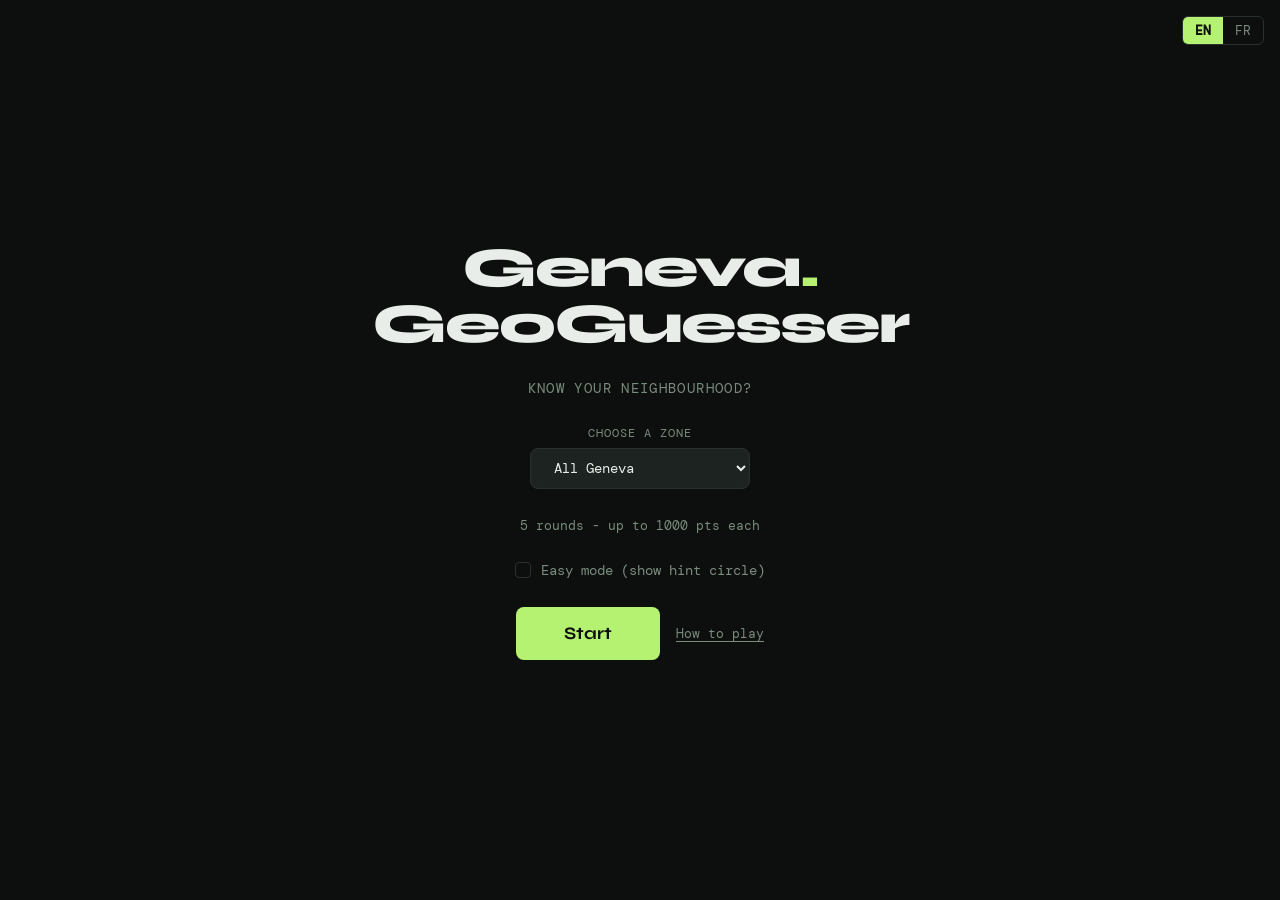
==== commit 8bcc7a23: "Add files via upload" ====
--- a/index.html
+++ b/index.html
@@ -225,145 +225,211 @@
 const ZONES = {
   geneva: {
     name: { en: 'All Geneva', fr: 'Tout Geneve' },
-    center: { lat: 46.2044, lng: 6.1432 }, zoom: 13, boundary: null,
+    center: { lat: 46.2020, lng: 6.1450 }, zoom: 13, boundary: null,
     points: [
-      { lat: 46.2044, lng: 6.1432 }, { lat: 46.2060, lng: 6.1400 },
-      { lat: 46.1910, lng: 6.1480 }, { lat: 46.1920, lng: 6.1650 },
-      { lat: 46.2060, lng: 6.1620 }, { lat: 46.2130, lng: 6.1580 },
-      { lat: 46.2185, lng: 6.1218 }, { lat: 46.2200, lng: 6.1195 },
-      { lat: 46.1965, lng: 6.1200 }, { lat: 46.1990, lng: 6.1450 },
-      { lat: 46.2090, lng: 6.1320 }, { lat: 46.2075, lng: 6.1340 },
-      { lat: 46.2160, lng: 6.1700 }, { lat: 46.2280, lng: 6.1370 },
-      { lat: 46.2248, lng: 6.1355 }, { lat: 46.2118, lng: 6.1470 },
-      { lat: 46.2130, lng: 6.1105 }, { lat: 46.2158, lng: 6.1098 },
-      { lat: 46.1998, lng: 6.1432 }, { lat: 46.1878, lng: 6.1500 },
+      // one point from each neighbourhood, all verified inside their boundaries
+      { lat: 46.2096, lng: 6.1287 }, { lat: 46.2068, lng: 6.1260 },
+      { lat: 46.2142, lng: 6.1295 }, { lat: 46.2118, lng: 6.1512 },
+      { lat: 46.2023, lng: 6.1548 }, { lat: 46.1985, lng: 6.1420 },
+      { lat: 46.1816, lng: 6.1396 }, { lat: 46.2068, lng: 6.1428 },
+      { lat: 46.2005, lng: 6.1318 }, { lat: 46.1945, lng: 6.1598 },
+      { lat: 46.2082, lng: 6.1398 }, { lat: 46.1972, lng: 6.1348 },
+      { lat: 46.2080, lng: 6.1670 }, { lat: 46.2190, lng: 6.1480 },
+      { lat: 46.2130, lng: 6.1235 }, { lat: 46.2060, lng: 6.1400 },
+      { lat: 46.1918, lng: 6.1455 }, { lat: 46.2115, lng: 6.1520 },
+      { lat: 46.2035, lng: 6.1542 }, { lat: 46.1880, lng: 6.1515 },
     ],
   },
   charmilles: {
     name: { en: 'Les Charmilles', fr: 'Les Charmilles' },
-    center: { lat: 46.2185, lng: 6.1215 }, zoom: 15,
+    center: { lat: 46.2096, lng: 6.1287 },
+    zoom: 15,
     boundary: [
-      { lat: 46.2225, lng: 6.1155 }, { lat: 46.2228, lng: 6.1195 },
-      { lat: 46.2222, lng: 6.1268 }, { lat: 46.2195, lng: 6.1295 },
-      { lat: 46.2160, lng: 6.1272 }, { lat: 46.2148, lng: 6.1178 },
-      { lat: 46.2168, lng: 6.1150 }, { lat: 46.2225, lng: 6.1155 },
+      { lat: 46.2149, lng: 6.1198 },
+      { lat: 46.2147, lng: 6.1238 },
+      { lat: 46.2142, lng: 6.1285 },
+      { lat: 46.2132, lng: 6.1330 },
+      { lat: 46.2114, lng: 6.1360 },
+      { lat: 46.2089, lng: 6.1372 },
+      { lat: 46.2057, lng: 6.1365 },
+      { lat: 46.2034, lng: 6.1344 },
+      { lat: 46.2018, lng: 6.1309 },
+      { lat: 46.2017, lng: 6.1262 },
+      { lat: 46.2026, lng: 6.1224 },
+      { lat: 46.2047, lng: 6.1197 },
+      { lat: 46.2082, lng: 6.1187 },
+      { lat: 46.2117, lng: 6.1188 },
+      { lat: 46.2149, lng: 6.1198 },
     ],
     points: [
-      { lat: 46.2201, lng: 6.1195 }, { lat: 46.2215, lng: 6.1230 },
-      { lat: 46.2189, lng: 6.1260 }, { lat: 46.2175, lng: 6.1275 },
-      { lat: 46.2162, lng: 6.1252 }, { lat: 46.2165, lng: 6.1210 },
-      { lat: 46.2180, lng: 6.1192 }, { lat: 46.2195, lng: 6.1178 },
-      { lat: 46.2208, lng: 6.1242 }, { lat: 46.2172, lng: 6.1235 },
-      { lat: 46.2185, lng: 6.1218 }, { lat: 46.2218, lng: 6.1198 },
+      { lat: 46.2096, lng: 6.1287 }, { lat: 46.2110, lng: 6.1310 },
+      { lat: 46.2075, lng: 6.1330 }, { lat: 46.2130, lng: 6.1270 },
+      { lat: 46.2055, lng: 6.1295 }, { lat: 46.2140, lng: 6.1230 },
+      { lat: 46.2085, lng: 6.1250 }, { lat: 46.2120, lng: 6.1350 },
+      { lat: 46.2045, lng: 6.1310 }, { lat: 46.2100, lng: 6.1210 },
+      { lat: 46.2065, lng: 6.1265 }, { lat: 46.2030, lng: 6.1280 },
     ],
   },
   'saint-jean': {
     name: { en: 'Saint-Jean', fr: 'Saint-Jean' },
-    center: { lat: 46.2142, lng: 6.1118 }, zoom: 15,
+    center: { lat: 46.2068, lng: 6.1260 },
+    zoom: 15,
     boundary: [
-      { lat: 46.2178, lng: 6.1075 }, { lat: 46.2182, lng: 6.1148 },
-      { lat: 46.2168, lng: 6.1150 }, { lat: 46.2148, lng: 6.1178 },
-      { lat: 46.2118, lng: 6.1172 }, { lat: 46.2098, lng: 6.1138 },
-      { lat: 46.2102, lng: 6.1072 }, { lat: 46.2138, lng: 6.1055 },
-      { lat: 46.2178, lng: 6.1075 },
+      { lat: 46.2122, lng: 6.1187 },
+      { lat: 46.2130, lng: 6.1235 },
+      { lat: 46.2125, lng: 6.1287 },
+      { lat: 46.2105, lng: 6.1321 },
+      { lat: 46.2069, lng: 6.1335 },
+      { lat: 46.2030, lng: 6.1323 },
+      { lat: 46.2008, lng: 6.1289 },
+      { lat: 46.2005, lng: 6.1241 },
+      { lat: 46.2020, lng: 6.1202 },
+      { lat: 46.2050, lng: 6.1185 },
+      { lat: 46.2090, lng: 6.1180 },
+      { lat: 46.2122, lng: 6.1187 },
     ],
     points: [
-      { lat: 46.2158, lng: 6.1098 }, { lat: 46.2145, lng: 6.1122 },
-      { lat: 46.2162, lng: 6.1138 }, { lat: 46.2130, lng: 6.1105 },
-      { lat: 46.2170, lng: 6.1112 }, { lat: 46.2118, lng: 6.1132 },
-      { lat: 46.2148, lng: 6.1155 }, { lat: 46.2135, lng: 6.1085 },
-      { lat: 46.2165, lng: 6.1148 }, { lat: 46.2122, lng: 6.1115 },
-      { lat: 46.2155, lng: 6.1075 }, { lat: 46.2140, lng: 6.1162 },
+      { lat: 46.2068, lng: 6.1260 }, { lat: 46.2090, lng: 6.1235 },
+      { lat: 46.2110, lng: 6.1270 }, { lat: 46.2055, lng: 6.1240 },
+      { lat: 46.2080, lng: 6.1295 }, { lat: 46.2100, lng: 6.1215 },
+      { lat: 46.2040, lng: 6.1270 }, { lat: 46.2115, lng: 6.1250 },
+      { lat: 46.2070, lng: 6.1310 }, { lat: 46.2030, lng: 6.1255 },
+      { lat: 46.2095, lng: 6.1300 }, { lat: 46.2050, lng: 6.1215 },
     ],
   },
   plainpalais: {
     name: { en: 'Plainpalais', fr: 'Plainpalais' },
-    center: { lat: 46.1992, lng: 6.1432 }, zoom: 15,
+    center: { lat: 46.1985, lng: 6.1420 },
+    zoom: 15,
     boundary: [
-      { lat: 46.2018, lng: 6.1368 }, { lat: 46.2022, lng: 6.1472 },
-      { lat: 46.2005, lng: 6.1502 }, { lat: 46.1972, lng: 6.1492 },
-      { lat: 46.1958, lng: 6.1402 }, { lat: 46.1972, lng: 6.1358 },
-      { lat: 46.2018, lng: 6.1368 },
+      { lat: 46.2045, lng: 6.1335 },
+      { lat: 46.2060, lng: 6.1400 },
+      { lat: 46.2058, lng: 6.1485 },
+      { lat: 46.2035, lng: 6.1542 },
+      { lat: 46.1998, lng: 6.1565 },
+      { lat: 46.1955, lng: 6.1560 },
+      { lat: 46.1915, lng: 6.1520 },
+      { lat: 46.1900, lng: 6.1455 },
+      { lat: 46.1908, lng: 6.1380 },
+      { lat: 46.1935, lng: 6.1340 },
+      { lat: 46.1985, lng: 6.1325 },
+      { lat: 46.2045, lng: 6.1335 },
     ],
     points: [
-      { lat: 46.1998, lng: 6.1432 }, { lat: 46.2010, lng: 6.1415 },
-      { lat: 46.1985, lng: 6.1450 }, { lat: 46.2015, lng: 6.1448 },
-      { lat: 46.1975, lng: 6.1420 }, { lat: 46.2005, lng: 6.1470 },
-      { lat: 46.1968, lng: 6.1405 }, { lat: 46.2012, lng: 6.1390 },
-      { lat: 46.1980, lng: 6.1465 }, { lat: 46.1992, lng: 6.1408 },
-      { lat: 46.2018, lng: 6.1432 }, { lat: 46.1972, lng: 6.1445 },
+      { lat: 46.1985, lng: 6.1420 }, { lat: 46.2005, lng: 6.1390 },
+      { lat: 46.2025, lng: 6.1450 }, { lat: 46.1965, lng: 6.1430 },
+      { lat: 46.2010, lng: 6.1480 }, { lat: 46.1950, lng: 6.1460 },
+      { lat: 46.2040, lng: 6.1420 }, { lat: 46.1975, lng: 6.1395 },
+      { lat: 46.2030, lng: 6.1380 }, { lat: 46.1990, lng: 6.1510 },
+      { lat: 46.1935, lng: 6.1420 }, { lat: 46.2050, lng: 6.1460 },
     ],
   },
   carouge: {
     name: { en: 'Carouge', fr: 'Carouge' },
-    center: { lat: 46.1878, lng: 6.1462 }, zoom: 15,
+    center: { lat: 46.1816, lng: 6.1396 },
+    zoom: 15,
     boundary: [
-      { lat: 46.1918, lng: 6.1382 }, { lat: 46.1922, lng: 6.1512 },
-      { lat: 46.1895, lng: 6.1542 }, { lat: 46.1848, lng: 6.1522 },
-      { lat: 46.1828, lng: 6.1442 }, { lat: 46.1848, lng: 6.1372 },
-      { lat: 46.1918, lng: 6.1382 },
+      { lat: 46.1895, lng: 6.1295 },
+      { lat: 46.1920, lng: 6.1360 },
+      { lat: 46.1918, lng: 6.1455 },
+      { lat: 46.1880, lng: 6.1515 },
+      { lat: 46.1820, lng: 6.1540 },
+      { lat: 46.1760, lng: 6.1525 },
+      { lat: 46.1718, lng: 6.1470 },
+      { lat: 46.1705, lng: 6.1395 },
+      { lat: 46.1720, lng: 6.1325 },
+      { lat: 46.1765, lng: 6.1280 },
+      { lat: 46.1830, lng: 6.1270 },
+      { lat: 46.1895, lng: 6.1295 },
     ],
     points: [
-      { lat: 46.1905, lng: 6.1482 }, { lat: 46.1892, lng: 6.1455 },
-      { lat: 46.1915, lng: 6.1432 }, { lat: 46.1878, lng: 6.1502 },
-      { lat: 46.1900, lng: 6.1512 }, { lat: 46.1868, lng: 6.1442 },
-      { lat: 46.1918, lng: 6.1465 }, { lat: 46.1855, lng: 6.1462 },
-      { lat: 46.1908, lng: 6.1395 }, { lat: 46.1882, lng: 6.1415 },
-      { lat: 46.1895, lng: 6.1532 }, { lat: 46.1862, lng: 6.1482 },
+      { lat: 46.1850, lng: 6.1400 }, { lat: 46.1870, lng: 6.1430 },
+      { lat: 46.1820, lng: 6.1420 }, { lat: 46.1880, lng: 6.1460 },
+      { lat: 46.1800, lng: 6.1390 }, { lat: 46.1855, lng: 6.1350 },
+      { lat: 46.1890, lng: 6.1395 }, { lat: 46.1760, lng: 6.1410 },
+      { lat: 46.1840, lng: 6.1460 }, { lat: 46.1775, lng: 6.1370 },
+      { lat: 46.1830, lng: 6.1490 }, { lat: 46.1810, lng: 6.1345 },
     ],
   },
   'eaux-vives': {
     name: { en: 'Eaux-Vives', fr: 'Eaux-Vives' },
-    center: { lat: 46.2055, lng: 6.1625 }, zoom: 15,
+    center: { lat: 46.2023, lng: 6.1548 },
+    zoom: 15,
     boundary: [
-      { lat: 46.2092, lng: 6.1552 }, { lat: 46.2098, lng: 6.1702 },
-      { lat: 46.2062, lng: 6.1732 }, { lat: 46.2022, lng: 6.1702 },
-      { lat: 46.2012, lng: 6.1562 }, { lat: 46.2042, lng: 6.1532 },
-      { lat: 46.2092, lng: 6.1552 },
+      { lat: 46.2090, lng: 6.1450 },
+      { lat: 46.2115, lng: 6.1520 },
+      { lat: 46.2112, lng: 6.1610 },
+      { lat: 46.2080, lng: 6.1670 },
+      { lat: 46.2030, lng: 6.1695 },
+      { lat: 46.1975, lng: 6.1680 },
+      { lat: 46.1935, lng: 6.1630 },
+      { lat: 46.1920, lng: 6.1555 },
+      { lat: 46.1935, lng: 6.1485 },
+      { lat: 46.1980, lng: 6.1445 },
+      { lat: 46.2040, lng: 6.1438 },
+      { lat: 46.2090, lng: 6.1450 },
     ],
     points: [
-      { lat: 46.2060, lng: 6.1622 }, { lat: 46.2075, lng: 6.1595 },
-      { lat: 46.2048, lng: 6.1652 }, { lat: 46.2082, lng: 6.1672 },
-      { lat: 46.2035, lng: 6.1582 }, { lat: 46.2068, lng: 6.1702 },
-      { lat: 46.2088, lng: 6.1622 }, { lat: 46.2025, lng: 6.1612 },
-      { lat: 46.2055, lng: 6.1562 }, { lat: 46.2042, lng: 6.1692 },
-      { lat: 46.2078, lng: 6.1642 }, { lat: 46.2030, lng: 6.1652 },
+      { lat: 46.2023, lng: 6.1548 }, { lat: 46.2060, lng: 6.1580 },
+      { lat: 46.2045, lng: 6.1620 }, { lat: 46.2080, lng: 6.1560 },
+      { lat: 46.2020, lng: 6.1610 }, { lat: 46.2070, lng: 6.1640 },
+      { lat: 46.1990, lng: 6.1560 }, { lat: 46.2055, lng: 6.1660 },
+      { lat: 46.1970, lng: 6.1610 }, { lat: 46.2030, lng: 6.1490 },
+      { lat: 46.2085, lng: 6.1610 }, { lat: 46.1960, lng: 6.1560 },
     ],
   },
   paquis: {
     name: { en: 'Les Paquis', fr: 'Les Paquis' },
-    center: { lat: 46.2118, lng: 6.1482 }, zoom: 15,
+    center: { lat: 46.2118, lng: 6.1512 },
+    zoom: 15,
     boundary: [
-      { lat: 46.2148, lng: 6.1422 }, { lat: 46.2152, lng: 6.1542 },
-      { lat: 46.2122, lng: 6.1562 }, { lat: 46.2092, lng: 6.1532 },
-      { lat: 46.2088, lng: 6.1432 }, { lat: 46.2112, lng: 6.1408 },
-      { lat: 46.2148, lng: 6.1422 },
+      { lat: 46.2175, lng: 6.1425 },
+      { lat: 46.2190, lng: 6.1480 },
+      { lat: 46.2188, lng: 6.1555 },
+      { lat: 46.2160, lng: 6.1605 },
+      { lat: 46.2120, lng: 6.1625 },
+      { lat: 46.2078, lng: 6.1610 },
+      { lat: 46.2055, lng: 6.1565 },
+      { lat: 46.2050, lng: 6.1495 },
+      { lat: 46.2065, lng: 6.1445 },
+      { lat: 46.2100, lng: 6.1418 },
+      { lat: 46.2145, lng: 6.1412 },
+      { lat: 46.2175, lng: 6.1425 },
     ],
     points: [
-      { lat: 46.2118, lng: 6.1472 }, { lat: 46.2132, lng: 6.1445 },
-      { lat: 46.2108, lng: 6.1512 }, { lat: 46.2140, lng: 6.1502 },
-      { lat: 46.2098, lng: 6.1452 }, { lat: 46.2128, lng: 6.1532 },
-      { lat: 46.2145, lng: 6.1465 }, { lat: 46.2095, lng: 6.1492 },
-      { lat: 46.2115, lng: 6.1428 }, { lat: 46.2138, lng: 6.1518 },
-      { lat: 46.2102, lng: 6.1438 }, { lat: 46.2122, lng: 6.1555 },
+      { lat: 46.2118, lng: 6.1512 }, { lat: 46.2140, lng: 6.1480 },
+      { lat: 46.2155, lng: 6.1530 }, { lat: 46.2100, lng: 6.1490 },
+      { lat: 46.2130, lng: 6.1560 }, { lat: 46.2080, lng: 6.1520 },
+      { lat: 46.2160, lng: 6.1490 }, { lat: 46.2090, lng: 6.1555 },
+      { lat: 46.2145, lng: 6.1560 }, { lat: 46.2110, lng: 6.1445 },
+      { lat: 46.2170, lng: 6.1455 }, { lat: 46.2075, lng: 6.1480 },
     ],
   },
   servette: {
     name: { en: 'Servette', fr: 'Servette' },
-    center: { lat: 46.2242, lng: 6.1362 }, zoom: 15,
+    center: { lat: 46.2142, lng: 6.1295 },
+    zoom: 15,
     boundary: [
-      { lat: 46.2282, lng: 6.1292 }, { lat: 46.2288, lng: 6.1432 },
-      { lat: 46.2252, lng: 6.1458 }, { lat: 46.2212, lng: 6.1432 },
-      { lat: 46.2208, lng: 6.1298 }, { lat: 46.2238, lng: 6.1272 },
-      { lat: 46.2282, lng: 6.1292 },
+      { lat: 46.2210, lng: 6.1205 },
+      { lat: 46.2230, lng: 6.1265 },
+      { lat: 46.2225, lng: 6.1345 },
+      { lat: 46.2190, lng: 6.1395 },
+      { lat: 46.2140, lng: 6.1415 },
+      { lat: 46.2085, lng: 6.1400 },
+      { lat: 46.2055, lng: 6.1355 },
+      { lat: 46.2050, lng: 6.1280 },
+      { lat: 46.2068, lng: 6.1225 },
+      { lat: 46.2105, lng: 6.1195 },
+      { lat: 46.2160, lng: 6.1190 },
+      { lat: 46.2210, lng: 6.1205 },
     ],
     points: [
-      { lat: 46.2248, lng: 6.1355 }, { lat: 46.2262, lng: 6.1332 },
-      { lat: 46.2235, lng: 6.1385 }, { lat: 46.2270, lng: 6.1402 },
-      { lat: 46.2220, lng: 6.1322 }, { lat: 46.2258, lng: 6.1422 },
-      { lat: 46.2278, lng: 6.1362 }, { lat: 46.2215, lng: 6.1372 },
-      { lat: 46.2245, lng: 6.1302 }, { lat: 46.2268, lng: 6.1445 },
-      { lat: 46.2228, lng: 6.1412 }, { lat: 46.2255, lng: 6.1298 },
+      { lat: 46.2142, lng: 6.1295 }, { lat: 46.2170, lng: 6.1260 },
+      { lat: 46.2185, lng: 6.1330 }, { lat: 46.2120, lng: 6.1260 },
+      { lat: 46.2160, lng: 6.1370 }, { lat: 46.2090, lng: 6.1310 },
+      { lat: 46.2200, lng: 6.1285 }, { lat: 46.2110, lng: 6.1370 },
+      { lat: 46.2075, lng: 6.1340 }, { lat: 46.2195, lng: 6.1360 },
+      { lat: 46.2130, lng: 6.1400 }, { lat: 46.2080, lng: 6.1270 },
     ],
   },
 };
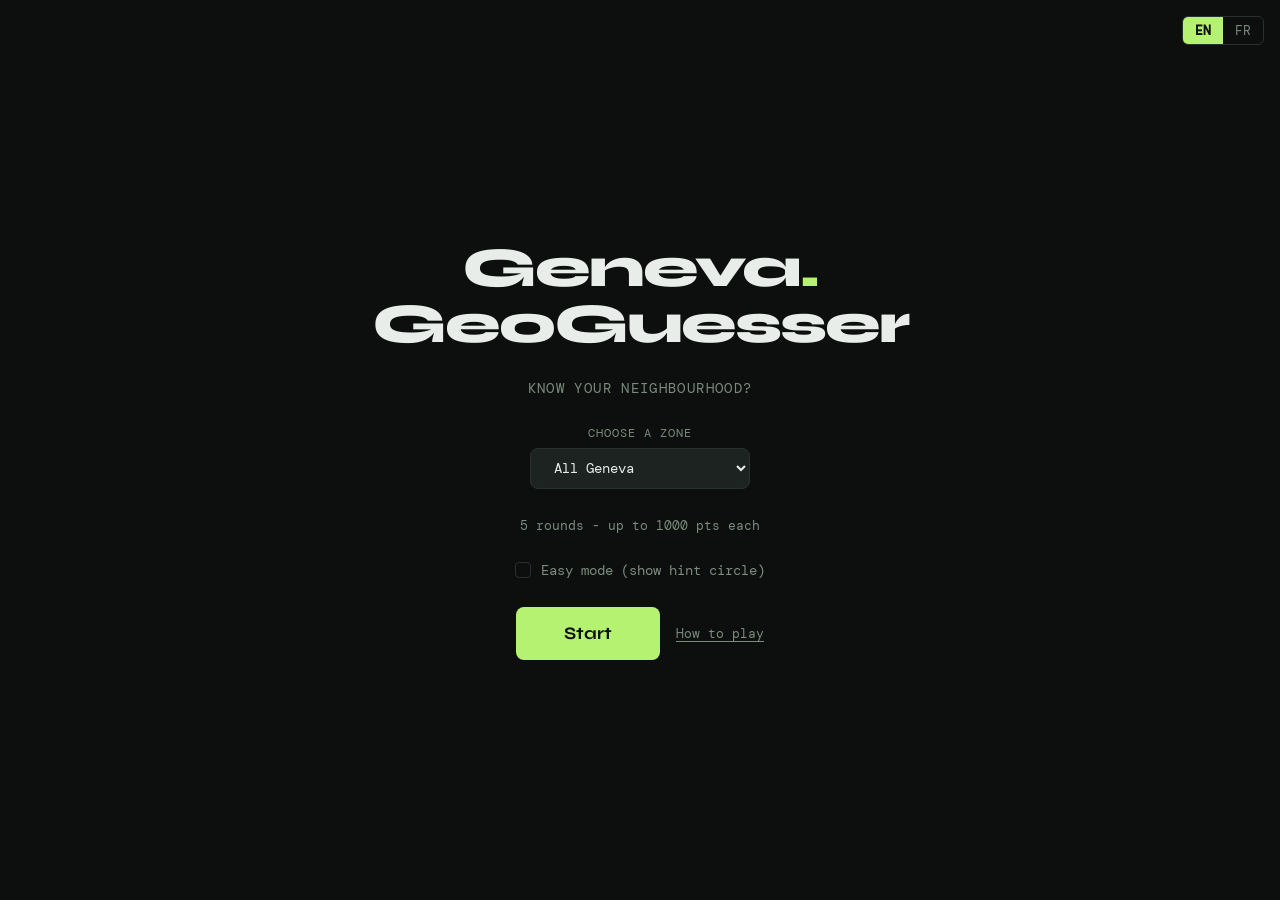
==== commit d0051c13: "Rename index (2).html to index.html" ====
--- a/index.html
+++ b/index.html
@@ -634,19 +634,6 @@
   return a;
 }
 
-function drawAllNeighbourhoodPolygons(map, arr) {
-  Object.values(ZONES).forEach(zone => {
-    if (!zone.boundary) return;
-    arr.push(new google.maps.Polygon({
-      paths: zone.boundary, map,
-      strokeColor: '#b6f272', strokeOpacity: 0.6, strokeWeight: 1.5,
-      fillColor: '#b6f272', fillOpacity: 0.06, clickable: false,
-    }));
-  });
-}
-
-function clearPolygons(arr) { arr.forEach(p => p.setMap(null)); arr.length = 0; }
-
 // ---- MAPS ----
 function loadMapsAPI() {
   return new Promise(resolve => {
@@ -729,17 +716,6 @@
     if (guessMarker) { guessMarker.setMap(null); guessMarker = null; }
     if (hintCircle) { hintCircle.setMap(null); hintCircle = null; }
     if (neighbourhoodPolygon) { neighbourhoodPolygon.setMap(null); neighbourhoodPolygon = null; }
-    clearPolygons(allNeighbourhoodPolygons);
-  }
-
-  if (currentZone === 'geneva') {
-    drawAllNeighbourhoodPolygons(guessMap, allNeighbourhoodPolygons);
-  } else if (zone.boundary) {
-    neighbourhoodPolygon = new google.maps.Polygon({
-      paths: zone.boundary, map: guessMap,
-      strokeColor: '#b6f272', strokeOpacity: 0.7, strokeWeight: 2,
-      fillColor: '#b6f272', fillOpacity: 0.08, clickable: false,
-    });
   }
 
   if (easyMode) {
@@ -794,21 +770,6 @@
   const bounds = new google.maps.LatLngBounds();
   bounds.extend(tLatLng); bounds.extend(guessLatLng);
   resultMap.fitBounds(bounds, 60);
-
-  clearPolygons(resultPolygons);
-  if (currentZone === 'geneva') {
-    drawAllNeighbourhoodPolygons(resultMap, resultPolygons);
-  } else {
-    const zone = ZONES[currentZone];
-    if (zone.boundary) {
-      const poly = new google.maps.Polygon({
-        paths: zone.boundary, map: resultMap,
-        strokeColor: '#b6f272', strokeOpacity: 0.6, strokeWeight: 1.5,
-        fillColor: '#b6f272', fillOpacity: 0.06, clickable: false,
-      });
-      resultPolygons.push(poly);
-    }
-  }
 
   new google.maps.Marker({ position: tLatLng, map: resultMap,
     icon: { path: google.maps.SymbolPath.CIRCLE, scale: 11, fillColor: '#f27272', fillOpacity: 1, strokeColor: '#fff', strokeWeight: 2 }
